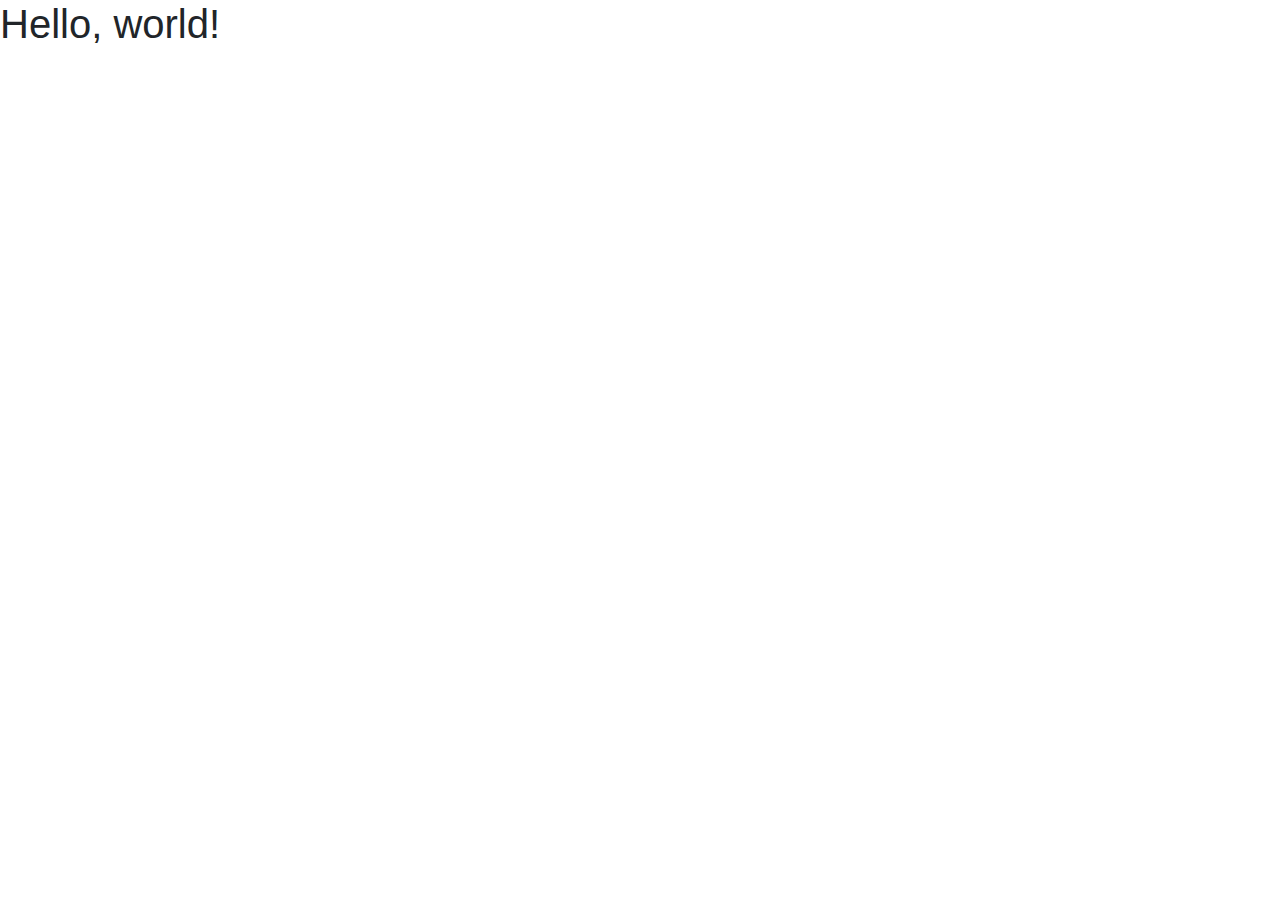
==== index.html @ 02d67d3b "add assets" ====
<!doctype html>
<html lang="en">
  <head>
    <!-- Required meta tags -->
    <meta charset="utf-8">
    <meta name="viewport" content="width=device-width, initial-scale=1, shrink-to-fit=no">

    <!-- Bootstrap CSS -->
    <link rel="stylesheet" href="https://stackpath.bootstrapcdn.com/bootstrap/4.3.1/css/bootstrap.min.css" integrity="sha384-ggOyR0iXCbMQv3Xipma34MD+dH/1fQ784/j6cY/iJTQUOhcWr7x9JvoRxT2MZw1T" crossorigin="anonymous">

    <title>Hello, world!</title>
  </head>
  <body>
    <h1>Hello, world!</h1>

    <!-- Optional JavaScript -->
    <!-- jQuery first, then Popper.js, then Bootstrap JS -->
    <script src="https://code.jquery.com/jquery-3.3.1.slim.min.js" integrity="sha384-q8i/X+965DzO0rT7abK41JStQIAqVgRVzpbzo5smXKp4YfRvH+8abtTE1Pi6jizo" crossorigin="anonymous"></script>
    <script src="https://cdnjs.cloudflare.com/ajax/libs/popper.js/1.14.7/umd/popper.min.js" integrity="sha384-UO2eT0CpHqdSJQ6hJty5KVphtPhzWj9WO1clHTMGa3JDZwrnQq4sF86dIHNDz0W1" crossorigin="anonymous"></script>
    <script src="https://stackpath.bootstrapcdn.com/bootstrap/4.3.1/js/bootstrap.min.js" integrity="sha384-JjSmVgyd0p3pXB1rRibZUAYoIIy6OrQ6VrjIEaFf/nJGzIxFDsf4x0xIM+B07jRM" crossorigin="anonymous"></script>
  </body>
</html>
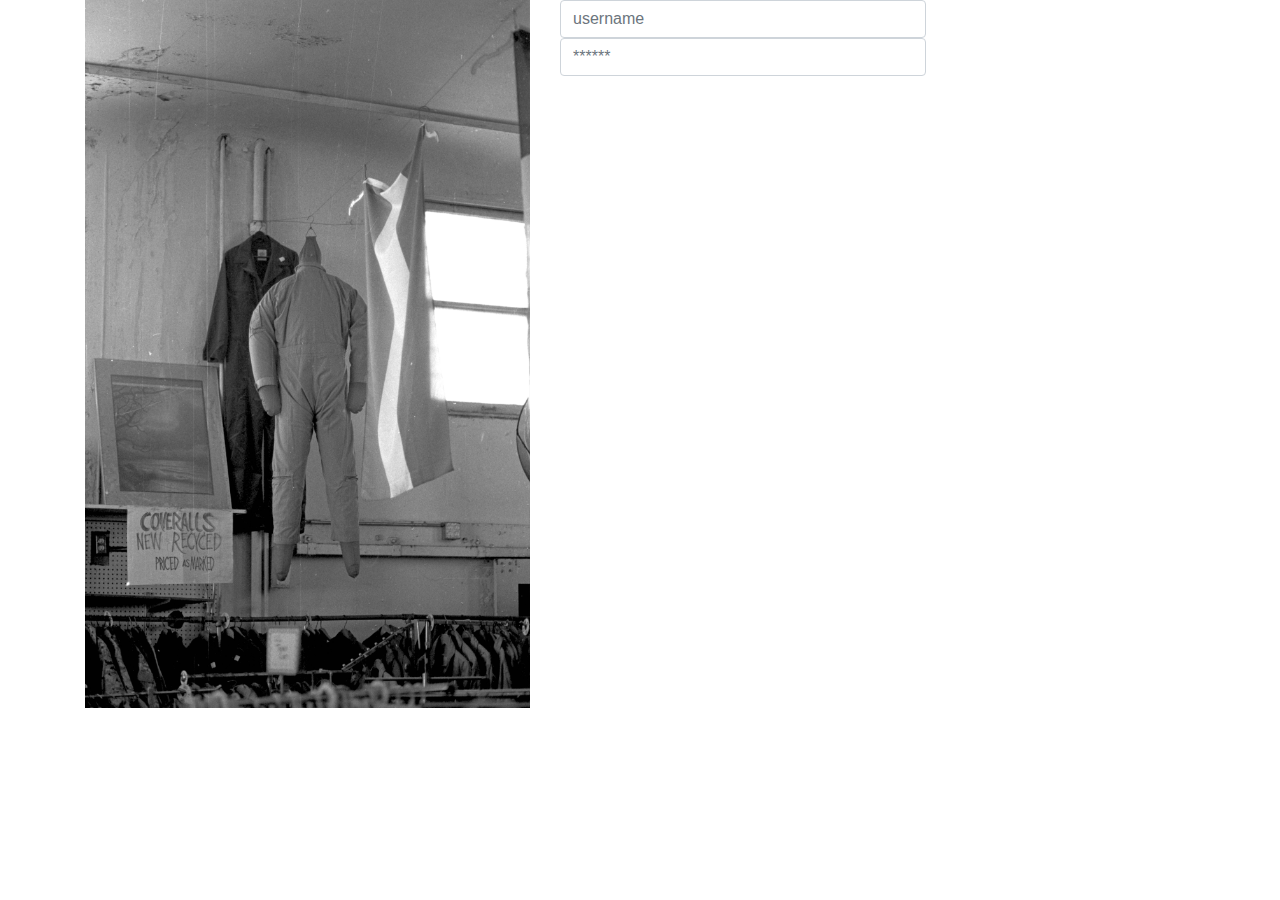
==== commit 6a044f58: "test form-row" ====
--- a/index.html
+++ b/index.html
@@ -1,20 +1,43 @@
 <!doctype html>
 <html lang="en">
   <head>
-    <!-- Required meta tags -->
     <meta charset="utf-8">
     <meta name="viewport" content="width=device-width, initial-scale=1, shrink-to-fit=no">
-
     <!-- Bootstrap CSS -->
     <link rel="stylesheet" href="https://stackpath.bootstrapcdn.com/bootstrap/4.3.1/css/bootstrap.min.css" integrity="sha384-ggOyR0iXCbMQv3Xipma34MD+dH/1fQ784/j6cY/iJTQUOhcWr7x9JvoRxT2MZw1T" crossorigin="anonymous">
-
-    <title>Hello, world!</title>
+    <link rel="stylesheet" href="./assets/css/style.css">
+    <title> LOGIN</title>
   </head>
   <body>
-    <h1>Hello, world!</h1>
 
-    <!-- Optional JavaScript -->
-    <!-- jQuery first, then Popper.js, then Bootstrap JS -->
+    <section class="Form">
+        <div class="container">
+            <div class="row">
+                <div class="col-lg-5">
+                    <img src="./assets/images/gabe-pierce-9QU_m5EwUCo-unsplash.jpg" class="img-fluid" alt="thriftstoreite">
+                    
+                </div>
+                <div class="col-lg-7">
+                    <form>
+                        <div class="form-row">
+                            <div class="col-lg-7">
+                                <input type="username" placeholder="username" class="form-control">
+                            </div>
+                        </div>
+                        <div class="form-row">
+                            <div class="col-lg-7">
+                                <input type="password" placeholder="******" class="form-control">
+                            </div>
+                        </div>
+                    </form>
+                </div>
+
+            </div>
+        </div>
+    </section>
+
+    
+    
     <script src="https://code.jquery.com/jquery-3.3.1.slim.min.js" integrity="sha384-q8i/X+965DzO0rT7abK41JStQIAqVgRVzpbzo5smXKp4YfRvH+8abtTE1Pi6jizo" crossorigin="anonymous"></script>
     <script src="https://cdnjs.cloudflare.com/ajax/libs/popper.js/1.14.7/umd/popper.min.js" integrity="sha384-UO2eT0CpHqdSJQ6hJty5KVphtPhzWj9WO1clHTMGa3JDZwrnQq4sF86dIHNDz0W1" crossorigin="anonymous"></script>
     <script src="https://stackpath.bootstrapcdn.com/bootstrap/4.3.1/js/bootstrap.min.js" integrity="sha384-JjSmVgyd0p3pXB1rRibZUAYoIIy6OrQ6VrjIEaFf/nJGzIxFDsf4x0xIM+B07jRM" crossorigin="anonymous"></script>
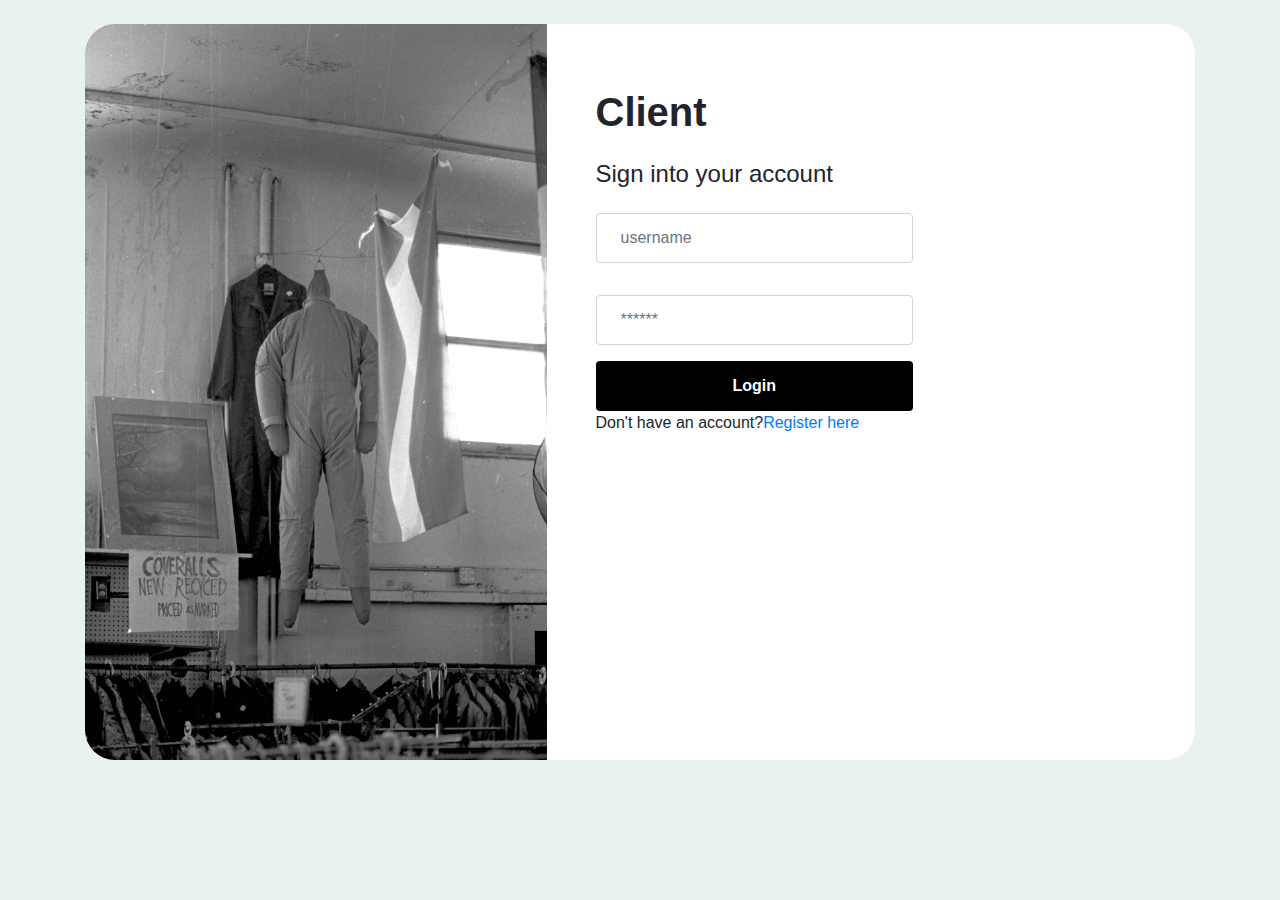
==== commit 2c7efe6c: "update form input" ====
--- a/index.html
+++ b/index.html
@@ -10,25 +10,33 @@
   </head>
   <body>
 
-    <section class="Form">
+    <section class="Form my-4 mx-5">
         <div class="container">
-            <div class="row">
+            <div class="row no-gutters">
                 <div class="col-lg-5">
                     <img src="./assets/images/gabe-pierce-9QU_m5EwUCo-unsplash.jpg" class="img-fluid" alt="thriftstoreite">
                     
                 </div>
-                <div class="col-lg-7">
+                <div class="col-lg-7 px-5 pt-5">
+                    <h1 class="font-weight-bold py-3">Client</h1>
+                    <h4> Sign into your account</h4>
                     <form>
                         <div class="form-row">
                             <div class="col-lg-7">
-                                <input type="username" placeholder="username" class="form-control">
+                                <input type="username" placeholder="username" class="form-control my-3 p-4">
                             </div>
                         </div>
                         <div class="form-row">
                             <div class="col-lg-7">
-                                <input type="password" placeholder="******" class="form-control">
+                                <input type="password" placeholder="******" class="form-control my-3 p-4">
                             </div>
                         </div>
+                        <div class="form-row">
+                            <div class="col-lg-7">
+                                <button type="button" class="btn1">Login</button>
+                            </div>
+                        </div>
+                        <p>Don't have an account?<a href="#">Register here</a></p>
                     </form>
                 </div>
 
--- a/assets/css/style.css
+++ b/assets/css/style.css
@@ -0,0 +1,27 @@
+*{
+    padding: 0;
+    margin:0;
+    box-sizing: border-box;
+}
+body{
+    background: rgb(234, 241, 241);
+}
+.row{
+    background: white;
+    border-radius: 30px;
+
+}
+img{
+    border-top-left-radius: 30px;
+    border-bottom-left-radius: 30px;
+}
+.btn1{
+    border:none;
+    outline:none;
+    height: 50px;
+    width: 100%;
+    background-color: black;
+    color: white;
+    border-radius: 4px;
+    font-weight: bold;
+}
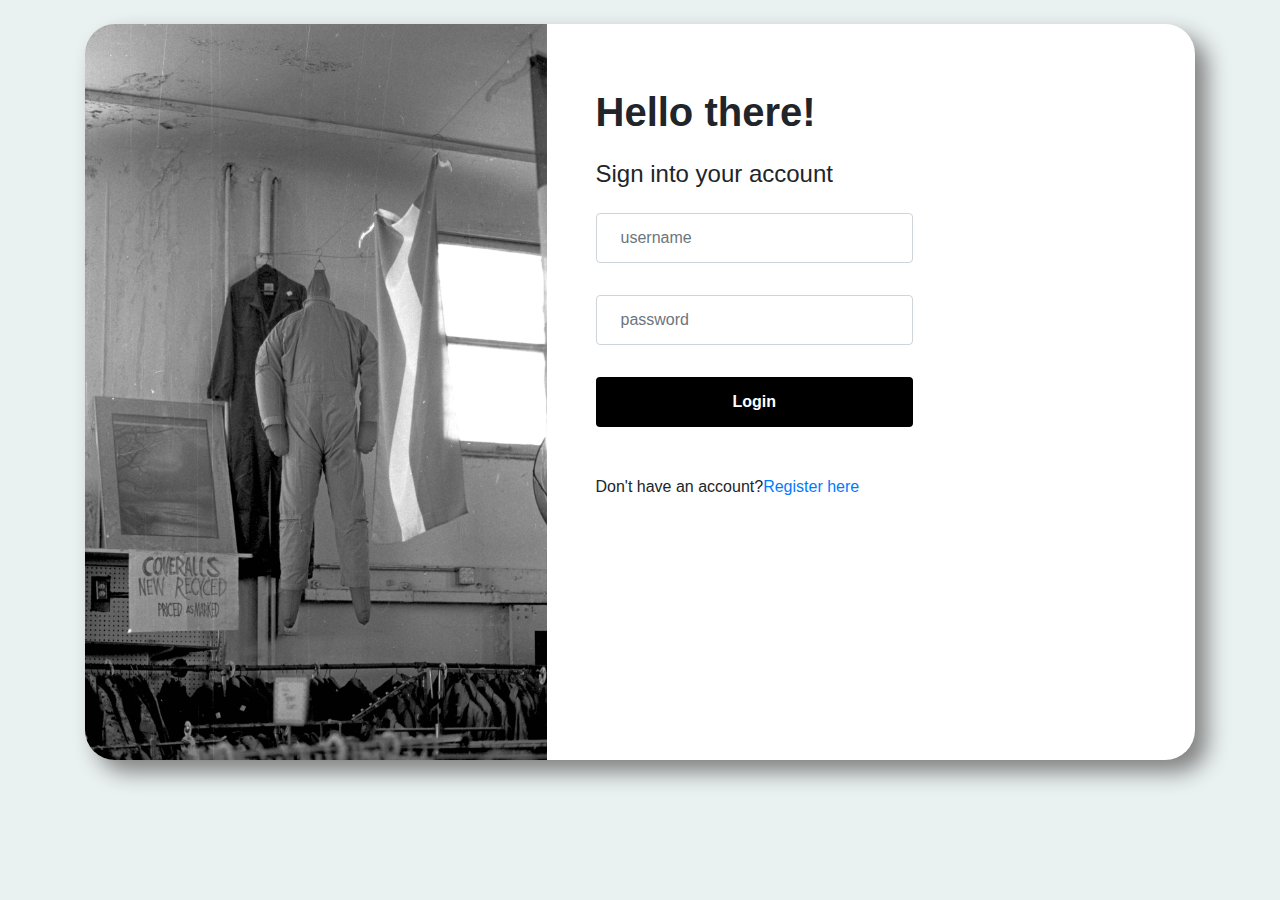
==== commit acf2bd76: "add fonts" ====
--- a/index.html
+++ b/index.html
@@ -5,8 +5,12 @@
     <meta name="viewport" content="width=device-width, initial-scale=1, shrink-to-fit=no">
     <!-- Bootstrap CSS -->
     <link rel="stylesheet" href="https://stackpath.bootstrapcdn.com/bootstrap/4.3.1/css/bootstrap.min.css" integrity="sha384-ggOyR0iXCbMQv3Xipma34MD+dH/1fQ784/j6cY/iJTQUOhcWr7x9JvoRxT2MZw1T" crossorigin="anonymous">
+    <!-- Google Fonts  -->
+    <link rel="preconnect" href="https://fonts.googleapis.com"> 
+  <link rel="preconnect" href="https://fonts.gstatic.com" crossorigin> 
+   <link href="https://fonts.googleapis.com/css2?family=Montserrat:ital,wght@0,300;1,500&display=swap" rel="stylesheet">
     <link rel="stylesheet" href="./assets/css/style.css">
-    <title> LOGIN</title>
+    <title>LOGIN PAGE</title>
   </head>
   <body>
 
@@ -14,11 +18,11 @@
         <div class="container">
             <div class="row no-gutters">
                 <div class="col-lg-5">
-                    <img src="./assets/images/gabe-pierce-9QU_m5EwUCo-unsplash.jpg" class="img-fluid" alt="thriftstoreite">
+                    <img src="./assets/images/gabe-pierce-9QU_m5EwUCo-unsplash.jpg" class="img-fluid" alt="thriftstoreitem">
                     
                 </div>
                 <div class="col-lg-7 px-5 pt-5">
-                    <h1 class="font-weight-bold py-3">Client</h1>
+                    <h1 class="font-weight-bold py-3">Hello there!</h1>
                     <h4> Sign into your account</h4>
                     <form>
                         <div class="form-row">
@@ -28,15 +32,15 @@
                         </div>
                         <div class="form-row">
                             <div class="col-lg-7">
-                                <input type="password" placeholder="******" class="form-control my-3 p-4">
+                                <input type="password" placeholder="password" class="form-control my-3 p-4" autocomplete="on">
                             </div>
                         </div>
                         <div class="form-row">
                             <div class="col-lg-7">
-                                <button type="button" class="btn1">Login</button>
+                                <button type="button" class="btn1 mt-3 mb-5">Login</button>
                             </div>
                         </div>
-                        <p>Don't have an account?<a href="#">Register here</a></p>
+                        <p>Don't have an account?<a href="./signup.html">Register here</a></p>
                     </form>
                 </div>
 
@@ -44,10 +48,11 @@
         </div>
     </section>
 
+
     
     
-    <script src="https://code.jquery.com/jquery-3.3.1.slim.min.js" integrity="sha384-q8i/X+965DzO0rT7abK41JStQIAqVgRVzpbzo5smXKp4YfRvH+8abtTE1Pi6jizo" crossorigin="anonymous"></script>
+    <!-- <script src="https://code.jquery.com/jquery-3.3.1.slim.min.js" integrity="sha384-q8i/X+965DzO0rT7abK41JStQIAqVgRVzpbzo5smXKp4YfRvH+8abtTE1Pi6jizo" crossorigin="anonymous"></script>
     <script src="https://cdnjs.cloudflare.com/ajax/libs/popper.js/1.14.7/umd/popper.min.js" integrity="sha384-UO2eT0CpHqdSJQ6hJty5KVphtPhzWj9WO1clHTMGa3JDZwrnQq4sF86dIHNDz0W1" crossorigin="anonymous"></script>
-    <script src="https://stackpath.bootstrapcdn.com/bootstrap/4.3.1/js/bootstrap.min.js" integrity="sha384-JjSmVgyd0p3pXB1rRibZUAYoIIy6OrQ6VrjIEaFf/nJGzIxFDsf4x0xIM+B07jRM" crossorigin="anonymous"></script>
+    <script src="https://stackpath.bootstrapcdn.com/bootstrap/4.3.1/js/bootstrap.min.js" integrity="sha384-JjSmVgyd0p3pXB1rRibZUAYoIIy6OrQ6VrjIEaFf/nJGzIxFDsf4x0xIM+B07jRM" crossorigin="anonymous"></script> -->
   </body>
 </html>--- a/assets/css/style.css
+++ b/assets/css/style.css
@@ -9,6 +9,7 @@
 .row{
     background: white;
     border-radius: 30px;
+    box-shadow: 12px 12px 22px grey ;
 
 }
 img{
@@ -25,3 +26,12 @@
     border-radius: 4px;
     font-weight: bold;
 }
+
+.btn1:hover{
+    background-color: white;
+    border: 1px solid ;
+    color: black;
+}
+
+
+
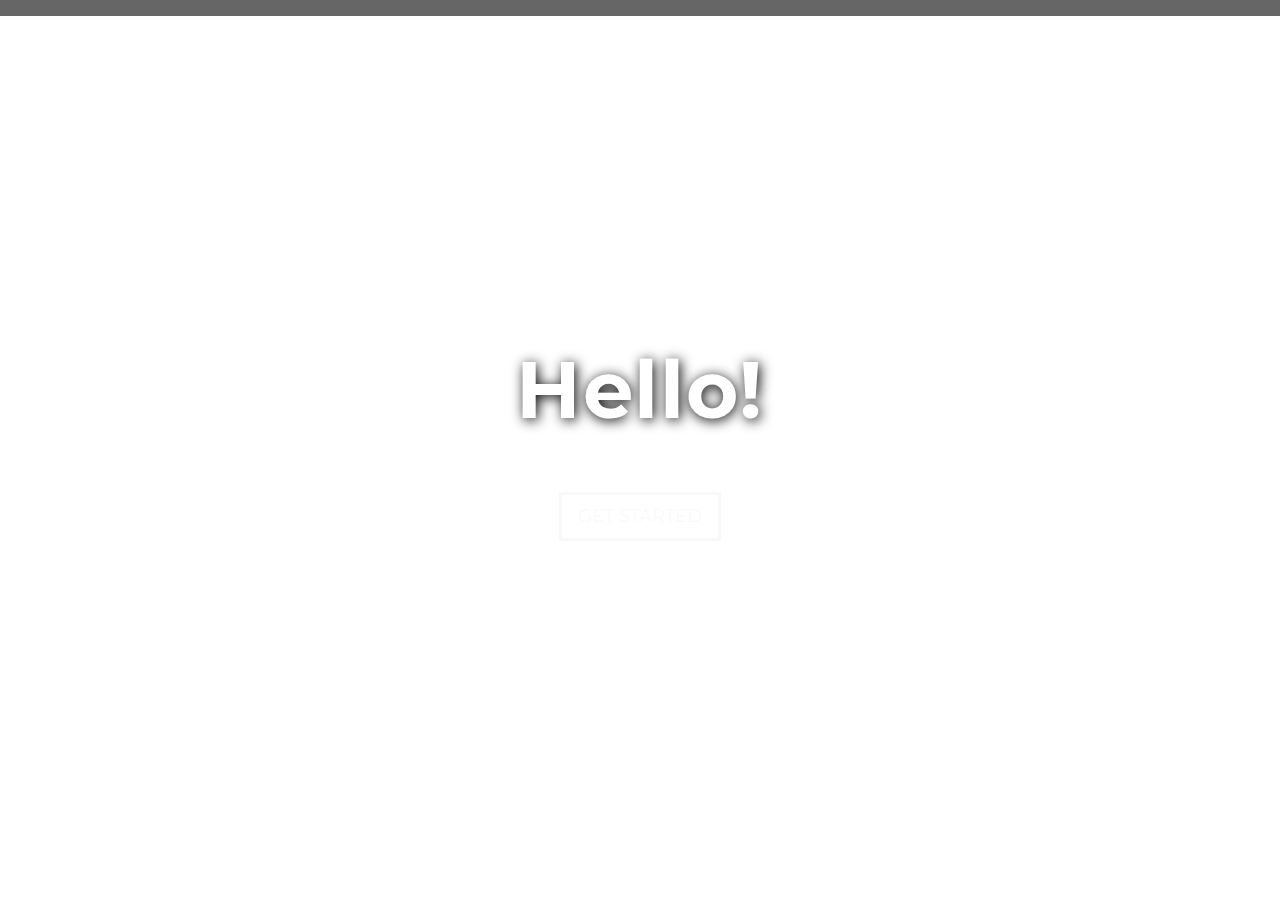
==== commit ebfbaf6c: "add landing page" ====
--- a/index.html
+++ b/index.html
@@ -1,58 +1,51 @@
-<!doctype html>
+<!DOCTYPE html>
 <html lang="en">
-  <head>
-    <meta charset="utf-8">
-    <meta name="viewport" content="width=device-width, initial-scale=1, shrink-to-fit=no">
-    <!-- Bootstrap CSS -->
+<head>
+	<meta charset="utf-8">
+	<meta name="viewport" content="width=device-width, initial-scale=1">
+	<title>Client Landing Page</title>
+	<!-- Add Bootstrap -->
     <link rel="stylesheet" href="https://stackpath.bootstrapcdn.com/bootstrap/4.3.1/css/bootstrap.min.css" integrity="sha384-ggOyR0iXCbMQv3Xipma34MD+dH/1fQ784/j6cY/iJTQUOhcWr7x9JvoRxT2MZw1T" crossorigin="anonymous">
-    <!-- Google Fonts  -->
+	<!-- Add Google Fonts  -->
     <link rel="preconnect" href="https://fonts.googleapis.com"> 
-  <link rel="preconnect" href="https://fonts.gstatic.com" crossorigin> 
-   <link href="https://fonts.googleapis.com/css2?family=Montserrat:ital,wght@0,300;1,500&display=swap" rel="stylesheet">
-    <link rel="stylesheet" href="./assets/css/style.css">
-    <title>LOGIN PAGE</title>
-  </head>
-  <body>
+   <link rel="preconnect" href="https://fonts.gstatic.com" crossorigin> 
+   <link href="https://fonts.googleapis.com/css2?family=Montserrat:ital,wght@0,400;1,700&display=swap" rel="stylesheet">
+	<link rel="stylesheet" href="/assets/css/landing.css">
 
-    <section class="Form my-4 mx-5">
-        <div class="container">
-            <div class="row no-gutters">
-                <div class="col-lg-5">
-                    <img src="./assets/images/gabe-pierce-9QU_m5EwUCo-unsplash.jpg" class="img-fluid" alt="thriftstoreitem">
-                    
-                </div>
-                <div class="col-lg-7 px-5 pt-5">
-                    <h1 class="font-weight-bold py-3">Hello there!</h1>
-                    <h4> Sign into your account</h4>
-                    <form>
-                        <div class="form-row">
-                            <div class="col-lg-7">
-                                <input type="username" placeholder="username" class="form-control my-3 p-4">
-                            </div>
-                        </div>
-                        <div class="form-row">
-                            <div class="col-lg-7">
-                                <input type="password" placeholder="password" class="form-control my-3 p-4" autocomplete="on">
-                            </div>
-                        </div>
-                        <div class="form-row">
-                            <div class="col-lg-7">
-                                <button type="button" class="btn1 mt-3 mb-5">Login</button>
-                            </div>
-                        </div>
-                        <p>Don't have an account?<a href="./signup.html">Register here</a></p>
-                    </form>
-                </div>
+</head>
 
-            </div>
-        </div>
-    </section>
+<body>
+	<nav class="navbar navbar-dark fixed-top">
+		<!-- Optional -->
+
+		<!-- <a class="navbar-brand mx-auto" href="#"><img src="" alt=""></a> -->
+	</nav>
+	<div class="video-background">
+		<div class="video-wrap">
+			<div id="video">
+				<video id="bgvid" autoplay loop muted playsinline>
+					<source src="https://backgroundoptions.s3.us-east-2.amazonaws.com/Saint_Barthelemy_2.mov" type="video/mp4">
+				</video>
+			</div>
+
+		</div>
+	</div>
+
+	<div class="caption text-center">
+		<h1>Hello!</h1>
+		<h3>Wanna learn more about us?</h3>
+		<a class="btn btn-outline-light btn-lg" href="./login.html"> GET STARTED</a>
+
+	</div>
 
 
-    
-    
-    <!-- <script src="https://code.jquery.com/jquery-3.3.1.slim.min.js" integrity="sha384-q8i/X+965DzO0rT7abK41JStQIAqVgRVzpbzo5smXKp4YfRvH+8abtTE1Pi6jizo" crossorigin="anonymous"></script>
-    <script src="https://cdnjs.cloudflare.com/ajax/libs/popper.js/1.14.7/umd/popper.min.js" integrity="sha384-UO2eT0CpHqdSJQ6hJty5KVphtPhzWj9WO1clHTMGa3JDZwrnQq4sF86dIHNDz0W1" crossorigin="anonymous"></script>
-    <script src="https://stackpath.bootstrapcdn.com/bootstrap/4.3.1/js/bootstrap.min.js" integrity="sha384-JjSmVgyd0p3pXB1rRibZUAYoIIy6OrQ6VrjIEaFf/nJGzIxFDsf4x0xIM+B07jRM" crossorigin="anonymous"></script> -->
-  </body>
-</html>+
+
+<!--- Script Source Files -->
+<script src="https://code.jquery.com/jquery-3.3.1.slim.min.js" integrity="sha384-q8i/X+965DzO0rT7abK41JStQIAqVgRVzpbzo5smXKp4YfRvH+8abtTE1Pi6jizo" crossorigin="anonymous"></script>
+<script src="https://cdnjs.cloudflare.com/ajax/libs/popper.js/1.14.7/umd/popper.min.js" integrity="sha384-UO2eT0CpHqdSJQ6hJty5KVphtPhzWj9WO1clHTMGa3JDZwrnQq4sF86dIHNDz0W1" crossorigin="anonymous"></script>
+<script src="https://stackpath.bootstrapcdn.com/bootstrap/4.3.1/js/bootstrap.min.js" integrity="sha384-JjSmVgyd0p3pXB1rRibZUAYoIIy6OrQ6VrjIEaFf/nJGzIxFDsf4x0xIM+B07jRM" crossorigin="anonymous"></script>
+
+</body>
+</html>
+
--- a/assets/css/landing.css
+++ b/assets/css/landing.css
@@ -0,0 +1,94 @@
+body{
+    overflow-x: hidden;
+    font-family: 'Montserrat', sans-serif;
+    color: #505962
+  }
+  
+  .navbar{
+    background: rgba(0, 0, 0, 0.6);
+  }
+  
+  .video-background {
+    position: relative;
+    width:100%;
+    min-height: 100vh;
+  }
+  
+  .caption{
+    position: absolute;
+    top: 38%;
+    width:100%;
+    color: white;
+  }
+  
+  .caption h1{
+    font-size: 5rem;
+    font-weight: 700;
+    letter-spacing: .1rem;
+    text-shadow: .1rem .1rem .8rem black;
+  }
+  
+  .caption h3{
+    font-size: 2rem;
+    text-shadow: .1rm .1rem .5rem black;
+  }
+  
+  .btn-lg{
+    border-width: medium;
+    border-radius: 0;
+    font-size: 1.1rem;
+  
+  }
+  
+  
+  
+   /* video  */
+  
+  .row, .container-fluid {
+    margin-left: 0px!important;
+    margin-right: 0px!important;
+    }
+    .video-wrap {
+      clip: rect(0, auto, auto, 0);
+      position: absolute;
+      top: 0;
+      left: 0;
+      width: 100%;
+      height: 100%;
+    }
+    #video {
+      position: fixed;
+      display: block;
+      top: 0;
+      left: 0;
+      width: 100%;
+      height: 100%;
+      background-size: cover;
+      background-position: center center;
+      -webkit-transform: translateZ(0);
+              transform: translateZ(0);
+      will-change: transform;
+      z-index: -1000;
+    }
+    video { 
+      position: fixed;
+      top: 50%;
+      left: 50%;
+      min-width: 100%;
+      min-height: 100%;
+      width: auto;
+      height: auto;
+      z-index: -100;
+      transform: translateX(-50%) translateY(-50%);
+      background: url('') no-repeat;
+      background-size: cover;
+      transition: 1s opacity;
+    }
+  
+  
+  /* add breakpoints for
+  
+  Medium (md) devices (tablets, 768px and up)
+  @media (min-width: 768px) { ... }
+  
+  */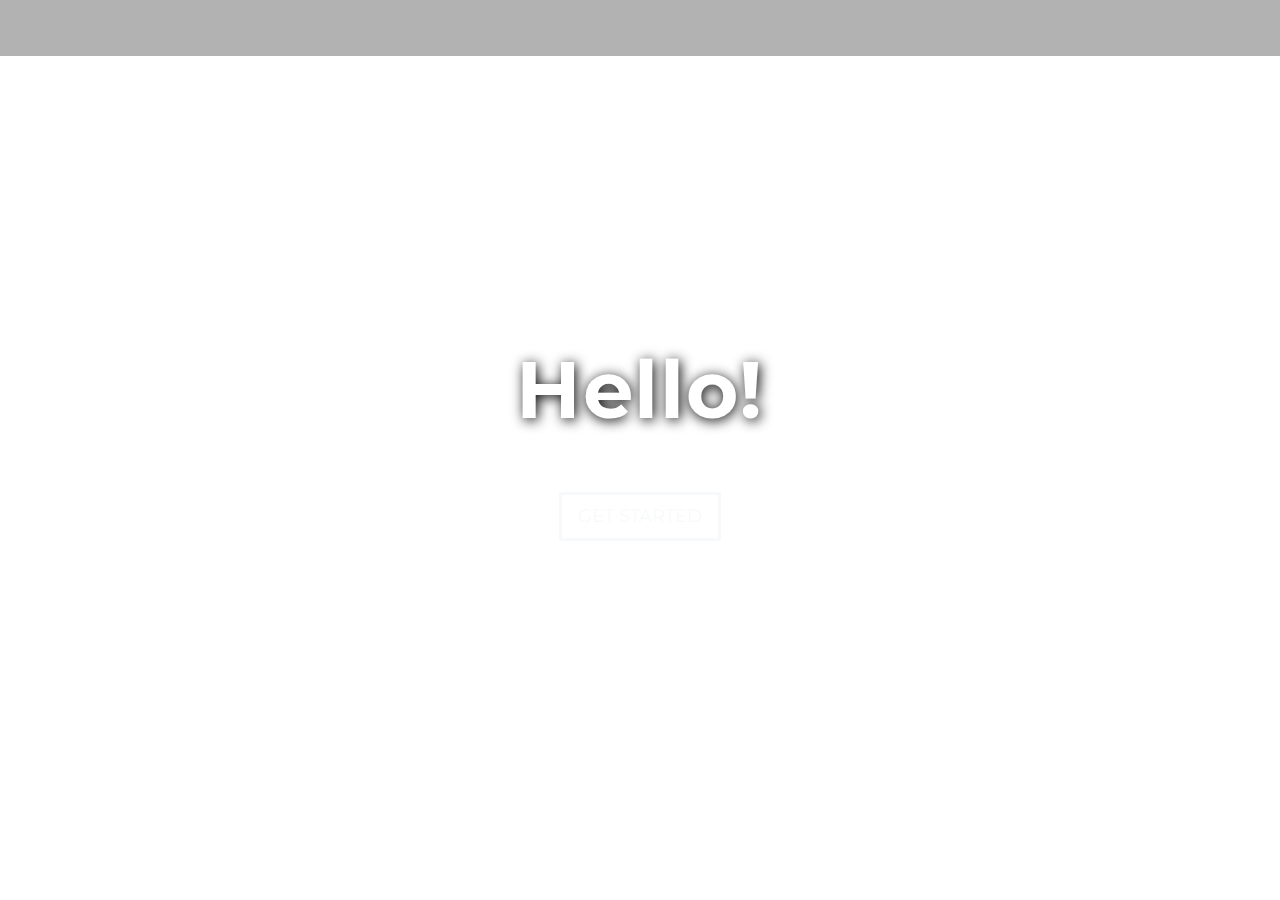
==== commit b653324c: "change folder structure" ====
--- a/index.html
+++ b/index.html
@@ -10,7 +10,7 @@
     <link rel="preconnect" href="https://fonts.googleapis.com"> 
    <link rel="preconnect" href="https://fonts.gstatic.com" crossorigin> 
    <link href="https://fonts.googleapis.com/css2?family=Montserrat:ital,wght@0,400;1,700&display=swap" rel="stylesheet">
-	<link rel="stylesheet" href="/assets/css/landing.css">
+	<link rel="stylesheet" href="./assets/css/style.css">
 
 </head>
 
@@ -18,7 +18,7 @@
 	<nav class="navbar navbar-dark fixed-top">
 		<!-- Optional -->
 
-		<!-- <a class="navbar-brand mx-auto" href="#"><img src="" alt=""></a> -->
+		<a class="navbar-brand mx-auto" href="#"><img src="" alt=""></a>
 	</nav>
 	<div class="video-background">
 		<div class="video-wrap">
--- a/assets/css/style.css
+++ b/assets/css/style.css
@@ -0,0 +1,95 @@
+
+body{
+    overflow-x: hidden;
+    font-family: 'Montserrat', sans-serif;
+    
+  }
+  
+  .navbar{
+    background: rgba(0, 0, 0, 0.3);
+  }
+  
+  .video-background {
+    position: relative;
+    width:100%;
+    min-height: 100vh;
+  }
+  
+  .caption{
+    position: absolute;
+    top: 38%;
+    width:100%;
+    color: white;
+  }
+  
+  .caption h1{
+    font-size: 5rem;
+    font-weight: 700;
+    letter-spacing: .1rem;
+    text-shadow: .1rem .1rem .8rem black;
+  }
+  
+  .caption h3{
+    font-size: 2rem;
+    text-shadow: .1rm .1rem .5rem black;
+  }
+  
+  .btn-lg{
+    border-width: medium;
+    border-radius: 0;
+    font-size: 1.1rem;
+  
+  }
+  
+
+  
+   /* video  */
+  
+  .row, .container-fluid {
+    margin-left: 0px!important;
+    margin-right: 0px!important;
+    }
+    .video-wrap {
+      clip: rect(0, auto, auto, 0);
+      position: absolute;
+      top: 0;
+      left: 0;
+      width: 100%;
+      height: 100%;
+    }
+    #video {
+      position: fixed;
+      display: block;
+      top: 0;
+      left: 0;
+      width: 100%;
+      height: 100%;
+      background-size: cover;
+      background-position: center center;
+      -webkit-transform: translateZ(0);
+              transform: translateZ(0);
+      will-change: transform;
+      z-index: -1000;
+    }
+    video { 
+      position: fixed;
+      top: 50%;
+      left: 50%;
+      min-width: 100%;
+      min-height: 100%;
+      width: auto;
+      height: auto;
+      z-index: -100;
+      transform: translateX(-50%) translateY(-50%);
+      background: url('') no-repeat;
+      background-size: cover;
+      transition: 1s opacity;
+    }
+  
+  
+  /* add breakpoints for
+  
+  Medium (md) devices (tablets, 768px and up)
+  @media (min-width: 768px) { ... }
+  
+  */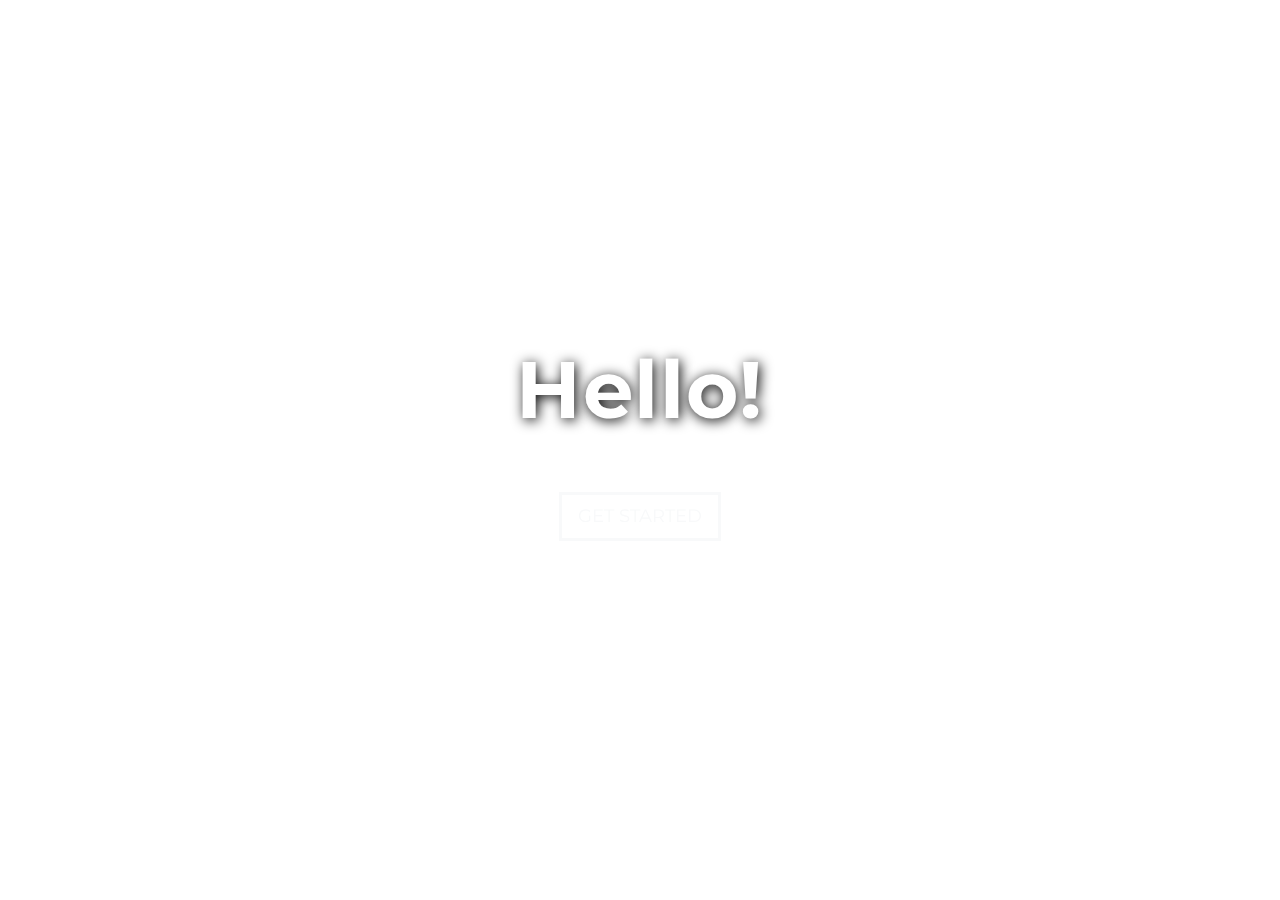
==== commit c3be1689: "add s3 source links" ====
--- a/index.html
+++ b/index.html
@@ -24,7 +24,10 @@
 		<div class="video-wrap">
 			<div id="video">
 				<video id="bgvid" autoplay loop muted playsinline>
-					<source src="https://backgroundoptions.s3.us-east-2.amazonaws.com/Saint_Barthelemy_2.mov" type="video/mp4">
+					<!-- <source src="https://backgroundoptions.s3.us-east-2.amazonaws.com/Saint_Barthelemy_2.mov" type="video/mp4"> -->
+					<!-- <source src="https://backgroundoptions.s3.us-east-2.amazonaws.com/sunrise.mp4" type="video/mp4"> -->
+					<source src="https://backgroundoptions.s3.us-east-2.amazonaws.com/mountainHD.mp4" type="video/mp4">
+					
 				</video>
 			</div>
 
--- a/assets/css/style.css
+++ b/assets/css/style.css
@@ -5,9 +5,10 @@
     
   }
   
-  .navbar{
+  /* add nav bar */
+  /* .navbar{
     background: rgba(0, 0, 0, 0.3);
-  }
+  } */
   
   .video-background {
     position: relative;
@@ -45,10 +46,7 @@
   
    /* video  */
   
-  .row, .container-fluid {
-    margin-left: 0px!important;
-    margin-right: 0px!important;
-    }
+
     .video-wrap {
       clip: rect(0, auto, auto, 0);
       position: absolute;
@@ -56,6 +54,7 @@
       left: 0;
       width: 100%;
       height: 100%;
+      overflow: hidden;
     }
     #video {
       position: fixed;
@@ -81,7 +80,7 @@
       height: auto;
       z-index: -100;
       transform: translateX(-50%) translateY(-50%);
-      background: url('') no-repeat;
+      background: no-repeat; 
       background-size: cover;
       transition: 1s opacity;
     }
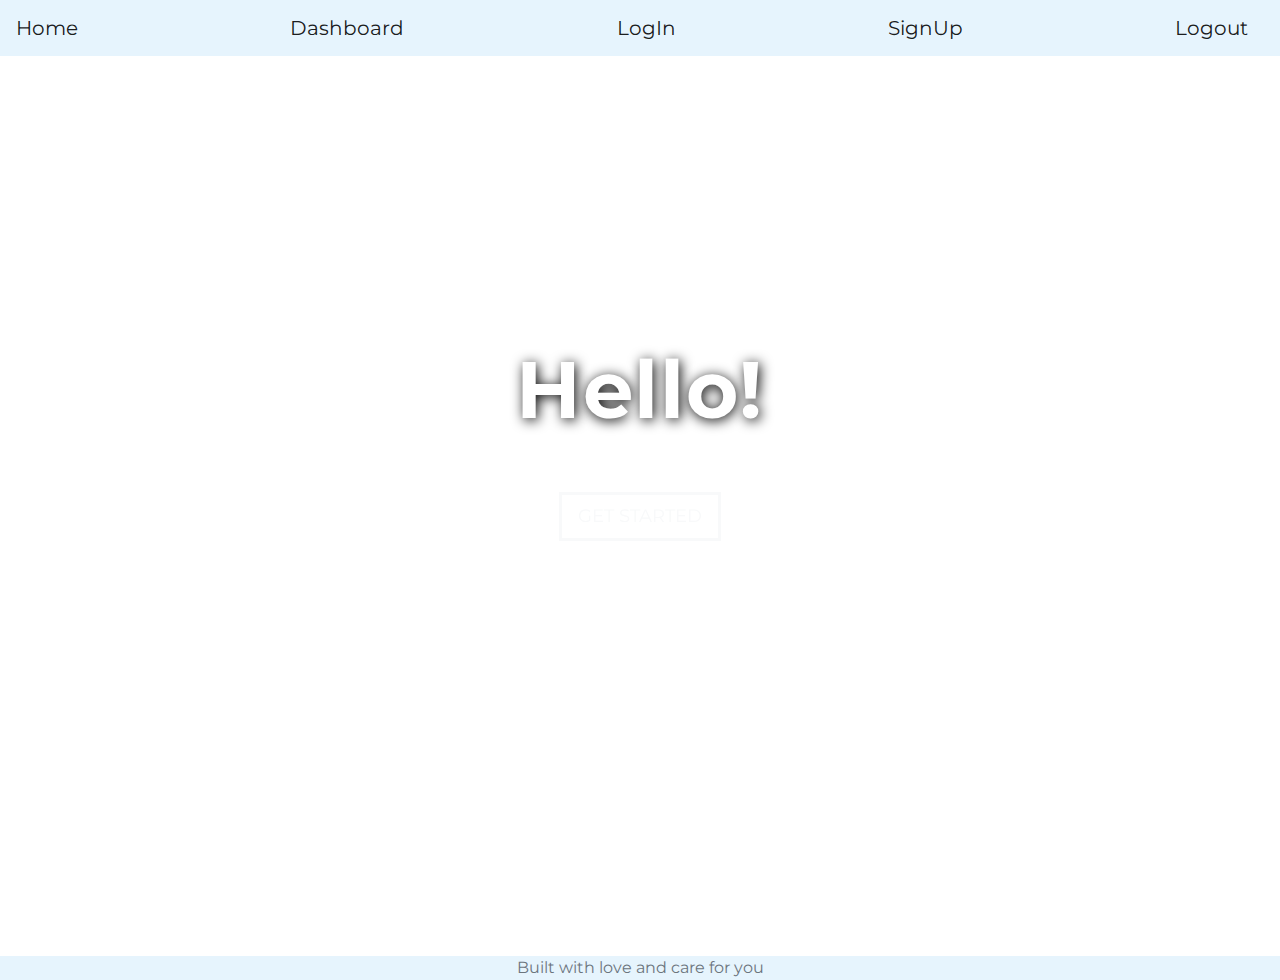
==== commit a6fa86ac: "add nav bar" ====
--- a/index.html
+++ b/index.html
@@ -15,11 +15,19 @@
 </head>
 
 <body>
-	<nav class="navbar navbar-dark fixed-top">
-		<!-- Optional -->
+	<!-- <nav class="navbar navbar-dark fixed-top">
+		
 
 		<a class="navbar-brand mx-auto" href="#"><img src="" alt=""></a>
-	</nav>
+	</nav> -->
+
+	<nav class="navbar navbar-light">
+		<a class="navbar-brand" href="/">Home</a>
+		<a class="navbar-brand" href="https://github.com/benkaan001" target="_">Dashboard</a>
+		<a class="navbar-brand" href="/login.html">LogIn</a>
+		<a class="navbar-brand" href="/signup.html">SignUp</a>
+		<a class="navbar-brand" href="/https://github.com/benkaan001">Logout</a>
+	  </nav>
 	<div class="video-background">
 		<div class="video-wrap">
 			<div id="video">
@@ -40,6 +48,9 @@
 		<a class="btn btn-outline-light btn-lg" href="./login.html"> GET STARTED</a>
 
 	</div>
+	<footer class="text-muted text-center" style="background-color: #e6f4fd">
+		Built with love and care for you
+	</footer>
 
 
 
--- a/assets/css/style.css
+++ b/assets/css/style.css
@@ -5,10 +5,10 @@
     
   }
   
-  /* add nav bar */
-  /* .navbar{
-    background: rgba(0, 0, 0, 0.3);
-  } */
+   .navbar{
+    /* background: rgba(0, 0, 0, 0.3); */
+    background-color: #e6f4fd;
+  }
   
   .video-background {
     position: relative;
@@ -40,6 +40,11 @@
     border-radius: 0;
     font-size: 1.1rem;
   
+  }
+
+  footer{
+    background-color: #e6f4fd
+
   }
   
 
